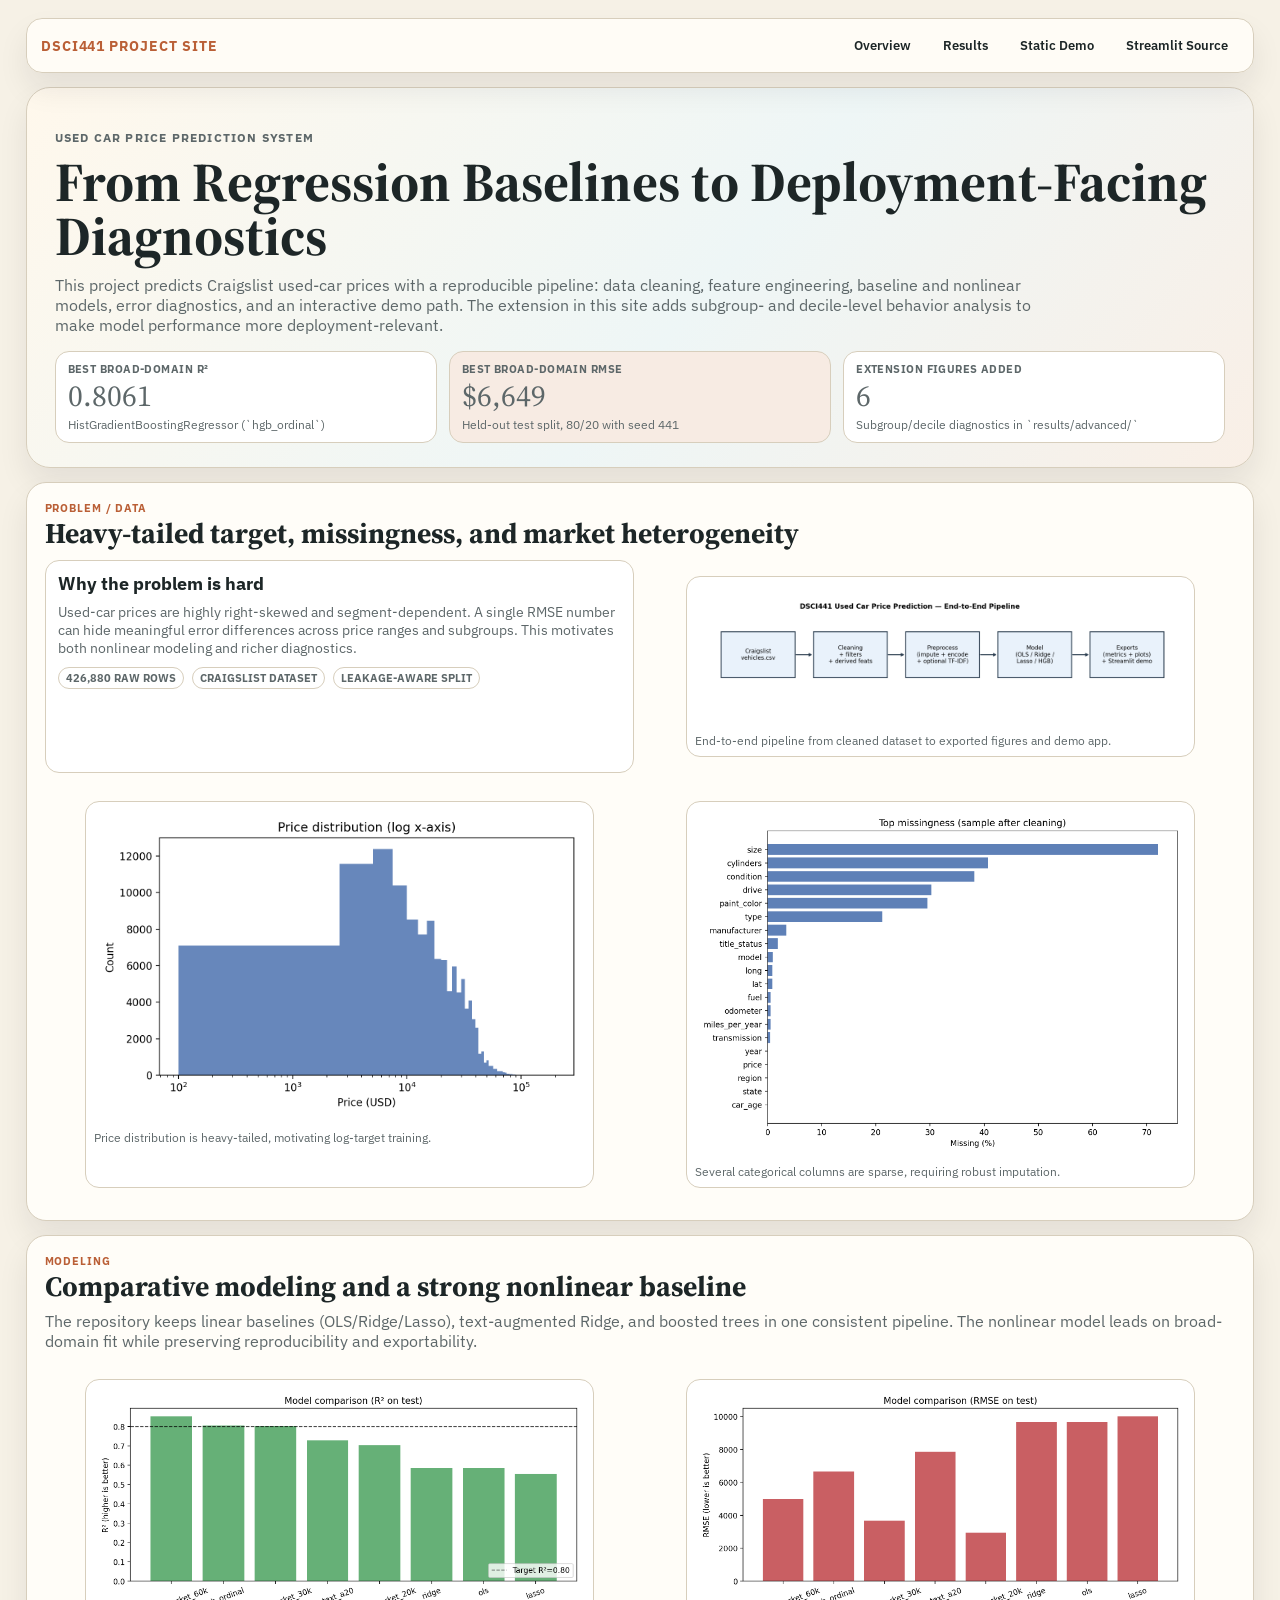
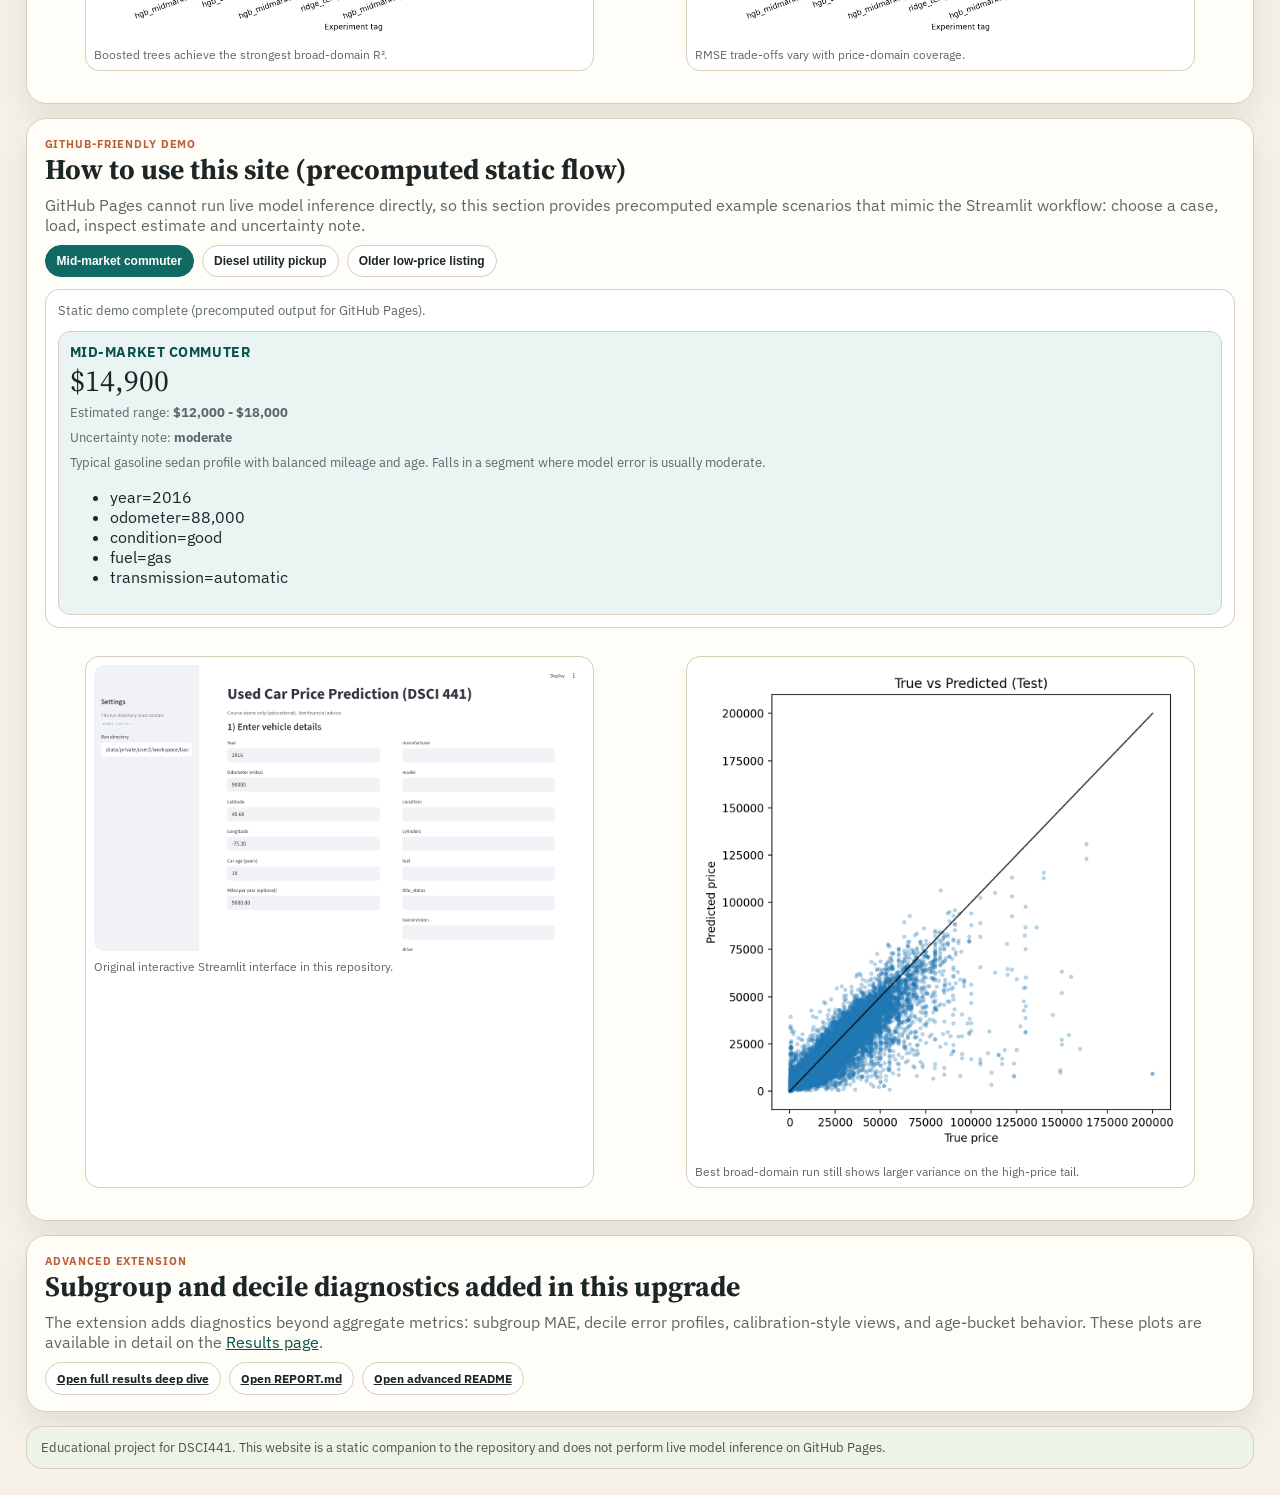
==== docs/index.html @ 49dca504 "feat(docs): add github pages site with static demo" ====
<!DOCTYPE html>
<html lang="en">
<head>
  <meta charset="UTF-8" />
  <meta name="viewport" content="width=device-width, initial-scale=1.0" />
  <title>DSCI441 Used Car Price Prediction System</title>
  <link rel="preconnect" href="https://fonts.googleapis.com" />
  <link rel="preconnect" href="https://fonts.gstatic.com" crossorigin />
  <link href="https://fonts.googleapis.com/css2?family=IBM+Plex+Sans:wght@400;500;600;700&family=Source+Serif+4:wght@600;700&display=swap" rel="stylesheet" />
  <link rel="stylesheet" href="styles.css" />
</head>
<body>
  <div class="site-wrap">
    <header class="topbar">
      <div class="brand">DSCI441 Project Site</div>
      <nav class="nav">
        <a href="index.html">Overview</a>
        <a href="results.html">Results</a>
        <a href="#demo">Static Demo</a>
        <a href="../app/app.py">Streamlit Source</a>
      </nav>
    </header>

    <section class="hero">
      <p class="eyebrow">Used Car Price Prediction System</p>
      <h1>From Regression Baselines to Deployment-Facing Diagnostics</h1>
      <p>
        This project predicts Craigslist used-car prices with a reproducible pipeline: data cleaning, feature engineering,
        baseline and nonlinear models, error diagnostics, and an interactive demo path. The extension in this site adds
        subgroup- and decile-level behavior analysis to make model performance more deployment-relevant.
      </p>
      <div class="metric-row">
        <div class="metric">
          <p class="label">Best Broad-Domain R²</p>
          <p class="value">0.8061</p>
          <p class="note">HistGradientBoostingRegressor (`hgb_ordinal`)</p>
        </div>
        <div class="metric warm">
          <p class="label">Best Broad-Domain RMSE</p>
          <p class="value">$6,649</p>
          <p class="note">Held-out test split, 80/20 with seed 441</p>
        </div>
        <div class="metric">
          <p class="label">Extension Figures Added</p>
          <p class="value">6</p>
          <p class="note">Subgroup/decile diagnostics in `results/advanced/`</p>
        </div>
      </div>
    </section>

    <section class="block">
      <p class="kicker">Problem / Data</p>
      <h2>Heavy-tailed target, missingness, and market heterogeneity</h2>
      <div class="grid-2">
        <article class="card">
          <h3>Why the problem is hard</h3>
          <p>
            Used-car prices are highly right-skewed and segment-dependent. A single RMSE number can hide meaningful error
            differences across price ranges and subgroups. This motivates both nonlinear modeling and richer diagnostics.
          </p>
          <div class="btn-row">
            <span class="pill">426,880 raw rows</span>
            <span class="pill">Craigslist dataset</span>
            <span class="pill">Leakage-aware split</span>
          </div>
        </article>
        <figure class="fig">
          <img src="assets/pipeline_overview.png" alt="Pipeline overview for DSCI441 project" />
          <figcaption>End-to-end pipeline from cleaned dataset to exported figures and demo app.</figcaption>
        </figure>
      </div>
      <div class="gallery">
        <figure class="fig">
          <img src="assets/price_hist_logx.png" alt="Price histogram on log-scaled x-axis" />
          <figcaption>Price distribution is heavy-tailed, motivating log-target training.</figcaption>
        </figure>
        <figure class="fig">
          <img src="assets/missingness_top20.png" alt="Top missingness columns" />
          <figcaption>Several categorical columns are sparse, requiring robust imputation.</figcaption>
        </figure>
      </div>
    </section>

    <section class="block">
      <p class="kicker">Modeling</p>
      <h2>Comparative modeling and a strong nonlinear baseline</h2>
      <p>
        The repository keeps linear baselines (OLS/Ridge/Lasso), text-augmented Ridge, and boosted trees in one consistent
        pipeline. The nonlinear model leads on broad-domain fit while preserving reproducibility and exportability.
      </p>
      <div class="gallery">
        <figure class="fig">
          <img src="assets/model_comparison_r2.png" alt="R2 model comparison chart" />
          <figcaption>Boosted trees achieve the strongest broad-domain R².</figcaption>
        </figure>
        <figure class="fig">
          <img src="assets/model_comparison_rmse.png" alt="RMSE model comparison chart" />
          <figcaption>RMSE trade-offs vary with price-domain coverage.</figcaption>
        </figure>
      </div>
    </section>

    <section class="block" id="demo">
      <p class="kicker">GitHub-friendly Demo</p>
      <h2>How to use this site (precomputed static flow)</h2>
      <p>
        GitHub Pages cannot run live model inference directly, so this section provides precomputed example scenarios that
        mimic the Streamlit workflow: choose a case, load, inspect estimate and uncertainty note.
      </p>
      <div class="btn-row">
        <button class="btn" data-case-btn="commuter">Mid-market commuter</button>
        <button class="btn" data-case-btn="pickup">Diesel utility pickup</button>
        <button class="btn" data-case-btn="older">Older low-price listing</button>
      </div>
      <div class="demo-shell">
        <div id="demo-status" class="demo-status">Preparing static scenario ...</div>
        <div id="demo-loader" class="loader"><span></span></div>
        <div id="demo-result" class="demo-result" style="display:none;">
          <h4 id="demo-title">Scenario</h4>
          <div id="demo-price" class="price">$--</div>
          <div class="small">Estimated range: <strong id="demo-range">--</strong></div>
          <div class="small">Uncertainty note: <strong id="demo-confidence">--</strong></div>
          <div class="small" id="demo-note"></div>
          <ul id="demo-fields" class="bullets"></ul>
        </div>
      </div>
      <div class="gallery">
        <figure class="fig">
          <img src="assets/streamlit_demo.png" alt="Streamlit demo screenshot" />
          <figcaption>Original interactive Streamlit interface in this repository.</figcaption>
        </figure>
        <figure class="fig">
          <img src="assets/true_vs_pred_hgb_ordinal.png" alt="True versus predicted plot for best run" />
          <figcaption>Best broad-domain run still shows larger variance on the high-price tail.</figcaption>
        </figure>
      </div>
    </section>

    <section class="block">
      <p class="kicker">Advanced Extension</p>
      <h2>Subgroup and decile diagnostics added in this upgrade</h2>
      <p>
        The extension adds diagnostics beyond aggregate metrics: subgroup MAE, decile error profiles, calibration-style views,
        and age-bucket behavior. These plots are available in detail on the <a href="results.html">Results page</a>.
      </p>
      <div class="btn-row">
        <a class="btn" href="results.html">Open full results deep dive</a>
        <a class="btn" href="../results/REPORT.md">Open REPORT.md</a>
        <a class="btn" href="../results/advanced/README.md">Open advanced README</a>
      </div>
    </section>

    <footer class="site-footer">
      Educational project for DSCI441. This website is a static companion to the repository and does not perform live model
      inference on GitHub Pages.
    </footer>
  </div>

  <script src="script.js"></script>
</body>
</html>
---- docs/styles.css ----
:root {
  --bg: #f6f1e6;
  --ink: #1d2627;
  --muted: #5d6769;
  --panel: #fffdf8;
  --line: #d7cebc;
  --accent: #0f6a63;
  --accent-strong: #0a514c;
  --warm: #ba5f36;
  --warm-soft: #f7ebe3;
  --teal-soft: #eaf5f3;
  --olive-soft: #edf3e7;
  --hero-grad: linear-gradient(130deg, #fff8ec 0%, #eef6f6 55%, #f9efe6 100%);
  --shadow: 0 16px 30px rgba(20, 29, 33, 0.08);
}

* {
  box-sizing: border-box;
}

html,
body {
  margin: 0;
  padding: 0;
  font-family: "IBM Plex Sans", "Segoe UI", Arial, sans-serif;
  color: var(--ink);
  background: var(--bg);
}

a {
  color: var(--accent-strong);
}

.site-wrap {
  width: min(1420px, 96vw);
  margin: 18px auto 26px;
}

.topbar {
  position: sticky;
  top: 10px;
  z-index: 30;
  border: 1px solid var(--line);
  border-radius: 16px;
  background: rgba(255, 253, 248, 0.92);
  backdrop-filter: blur(7px);
  box-shadow: var(--shadow);
  padding: 10px 14px;
  display: flex;
  justify-content: space-between;
  align-items: center;
  gap: 16px;
}

.brand {
  font-weight: 700;
  font-size: 14px;
  letter-spacing: 0.07em;
  text-transform: uppercase;
  color: var(--warm);
}

.nav {
  display: flex;
  gap: 10px;
  flex-wrap: wrap;
}

.nav a {
  text-decoration: none;
  color: var(--ink);
  font-weight: 600;
  font-size: 13px;
  padding: 7px 10px;
  border-radius: 10px;
  border: 1px solid transparent;
}

.nav a:hover {
  border-color: var(--line);
  background: #fff;
}

.hero {
  margin-top: 14px;
  border: 1px solid var(--line);
  border-radius: 24px;
  background: var(--hero-grad);
  box-shadow: var(--shadow);
  padding: 30px 28px 24px;
}

.eyebrow {
  margin: 0;
  color: var(--warm);
  letter-spacing: 0.1em;
  font-weight: 700;
  text-transform: uppercase;
  font-size: 12px;
}

h1 {
  margin: 10px 0 0;
  font-size: clamp(34px, 4.3vw, 56px);
  line-height: 0.98;
  font-family: "Source Serif 4", Georgia, serif;
}

.hero p {
  max-width: 980px;
  margin: 12px 0 0;
  color: var(--muted);
}

.metric-row {
  margin-top: 16px;
  display: grid;
  grid-template-columns: repeat(3, 1fr);
  gap: 12px;
}

.metric {
  border: 1px solid var(--line);
  border-radius: 14px;
  background: #fff;
  padding: 10px 12px;
}

.metric.warm {
  background: var(--warm-soft);
}

.metric .label {
  margin: 0;
  font-size: 11px;
  text-transform: uppercase;
  letter-spacing: 0.04em;
  color: var(--muted);
  font-weight: 700;
}

.metric .value {
  margin: 5px 0 0;
  font-size: 30px;
  line-height: 1;
  font-family: "Source Serif 4", Georgia, serif;
}

.metric .note {
  margin: 6px 0 0;
  font-size: 12px;
  color: var(--muted);
}

section.block {
  margin-top: 14px;
  border: 1px solid var(--line);
  border-radius: 20px;
  background: var(--panel);
  box-shadow: var(--shadow);
  padding: 18px 18px 16px;
}

.block .kicker {
  margin: 0;
  text-transform: uppercase;
  letter-spacing: 0.08em;
  font-size: 11px;
  font-weight: 700;
  color: var(--warm);
}

.block h2 {
  margin: 4px 0 10px;
  font-size: clamp(26px, 2.2vw, 36px);
  line-height: 1.05;
  font-family: "Source Serif 4", Georgia, serif;
}

.block p {
  margin: 0;
  color: var(--muted);
}

.grid-2 {
  margin-top: 12px;
  display: grid;
  grid-template-columns: 1fr 1fr;
  gap: 12px;
}

.card {
  border: 1px solid var(--line);
  border-radius: 14px;
  background: #fff;
  padding: 12px;
}

.card h3 {
  margin: 0;
  font-size: 18px;
  line-height: 1.2;
}

.card p {
  margin-top: 8px;
  font-size: 14px;
}

.fig {
  border: 1px solid var(--line);
  border-radius: 14px;
  background: #fff;
  padding: 8px;
}

.fig img {
  display: block;
  width: 100%;
  border-radius: 10px;
}

.fig figcaption {
  margin-top: 8px;
  font-size: 12px;
  color: var(--muted);
}

.btn-row {
  margin-top: 10px;
  display: flex;
  flex-wrap: wrap;
  gap: 8px;
}

.btn {
  border: 1px solid var(--line);
  border-radius: 999px;
  background: #fff;
  color: var(--ink);
  font-size: 12px;
  font-weight: 700;
  padding: 8px 11px;
  cursor: pointer;
}

.btn.active {
  border-color: var(--accent);
  color: #fff;
  background: var(--accent);
}

.demo-shell {
  margin-top: 12px;
  border: 1px solid var(--line);
  border-radius: 14px;
  background: #fff;
  padding: 12px;
}

.demo-status {
  font-size: 13px;
  color: var(--muted);
}

.loader {
  margin-top: 10px;
  width: 100%;
  height: 8px;
  border-radius: 999px;
  background: #ece7db;
  overflow: hidden;
  display: none;
}

.loader.on {
  display: block;
}

.loader > span {
  display: block;
  width: 34%;
  height: 100%;
  background: linear-gradient(90deg, #0f6a63 0%, #6db4ac 100%);
  animation: move 1.1s linear infinite;
}

@keyframes move {
  from {
    transform: translateX(-120%);
  }
  to {
    transform: translateX(320%);
  }
}

.demo-result {
  margin-top: 12px;
  border: 1px solid var(--line);
  border-radius: 12px;
  padding: 11px;
  background: var(--teal-soft);
}

.demo-result h4 {
  margin: 0;
  font-size: 14px;
  text-transform: uppercase;
  letter-spacing: 0.04em;
  color: var(--accent-strong);
}

.demo-result .price {
  margin-top: 5px;
  font-size: 30px;
  line-height: 1;
  font-family: "Source Serif 4", Georgia, serif;
}

.demo-result .small {
  margin-top: 8px;
  font-size: 13px;
  color: var(--muted);
}

.table-wrap {
  margin-top: 10px;
  border: 1px solid var(--line);
  border-radius: 12px;
  overflow: hidden;
}

table {
  width: 100%;
  border-collapse: collapse;
  background: #fff;
}

th,
td {
  font-size: 13px;
  text-align: left;
  padding: 8px 10px;
  border-bottom: 1px solid #ece4d7;
}

th {
  background: #f1f7f6;
  color: var(--accent);
}

tr:last-child td {
  border-bottom: none;
}

.pill {
  display: inline-block;
  font-size: 11px;
  font-weight: 700;
  text-transform: uppercase;
  padding: 3px 7px;
  border-radius: 999px;
  border: 1px solid var(--line);
  background: #fff;
  color: var(--muted);
}

.site-footer {
  margin-top: 14px;
  border: 1px solid var(--line);
  border-radius: 16px;
  background: var(--olive-soft);
  padding: 12px 14px;
  color: #4a5542;
  font-size: 13px;
}

.gallery {
  margin-top: 12px;
  display: grid;
  grid-template-columns: 1fr 1fr;
  gap: 12px;
}

@media (max-width: 1100px) {
  .metric-row,
  .grid-2,
  .gallery {
    grid-template-columns: 1fr;
  }

  .site-wrap {
    width: min(96vw, 900px);
  }
}
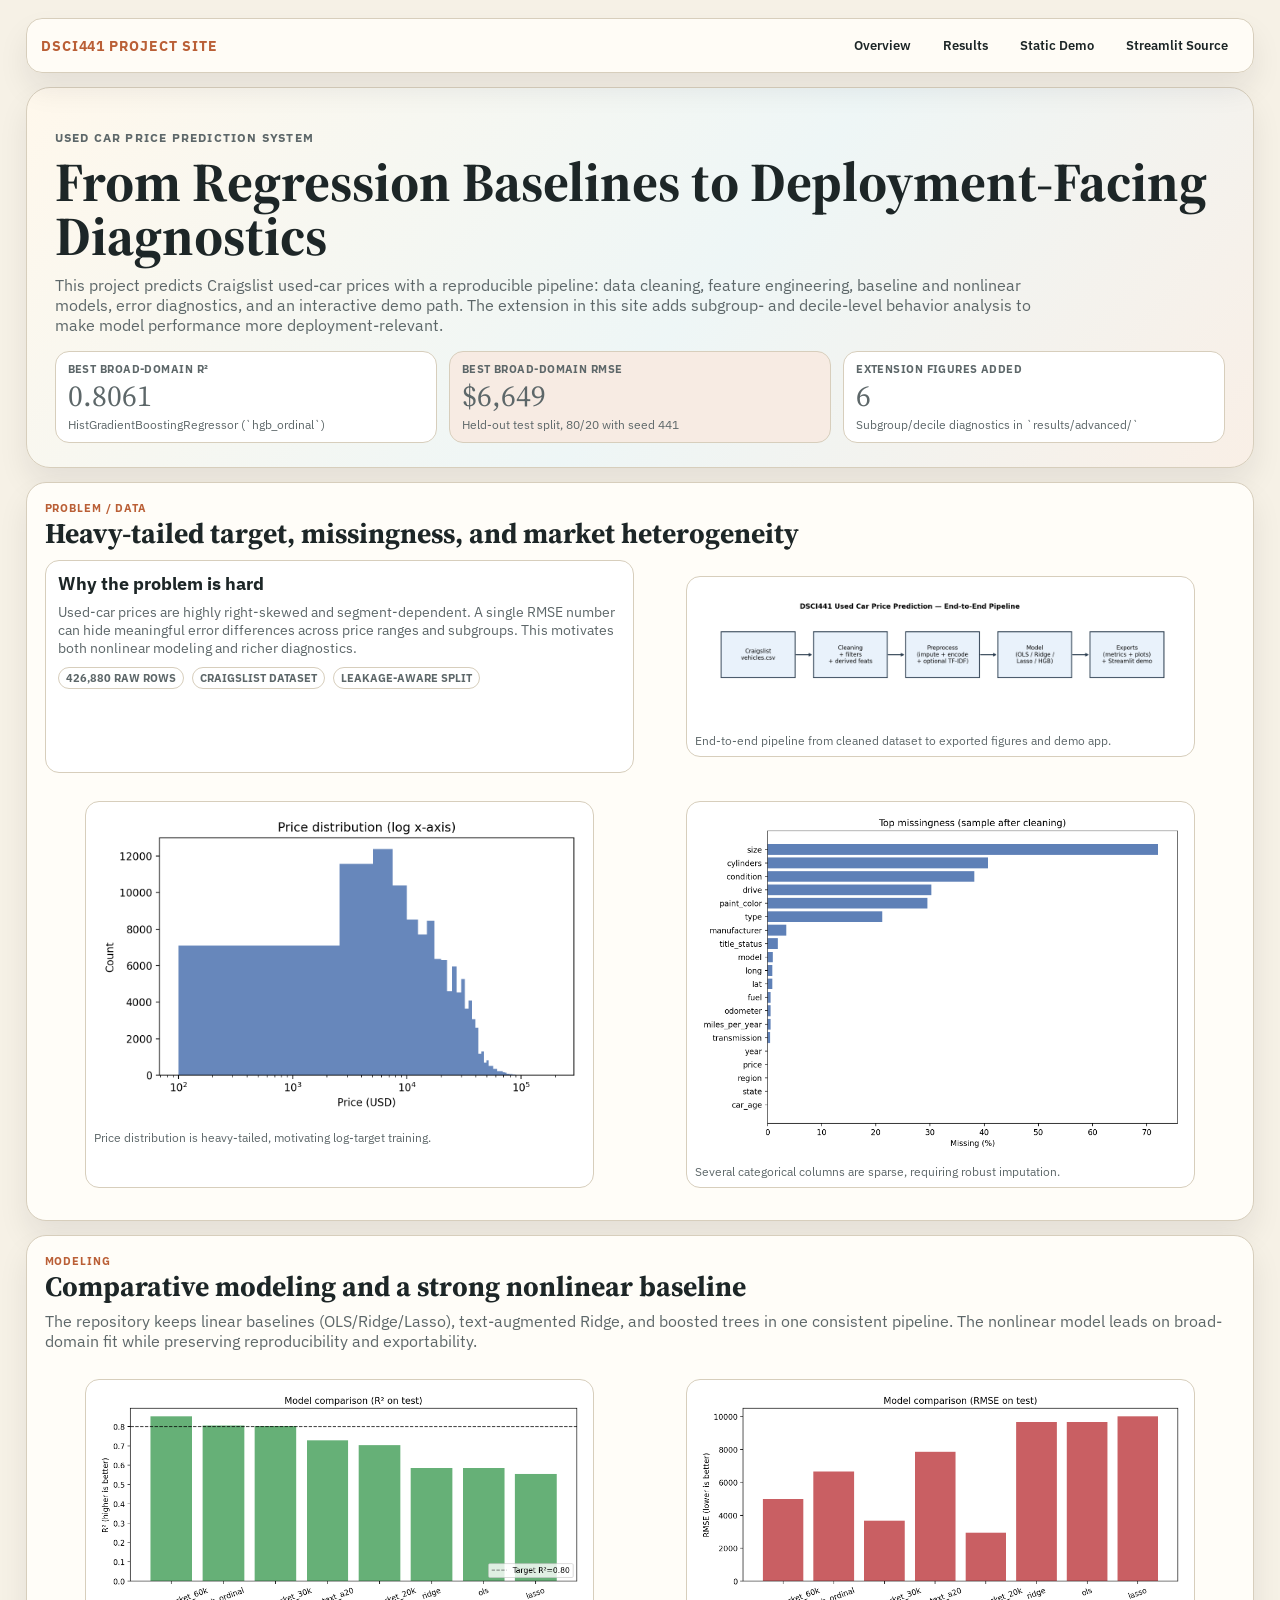
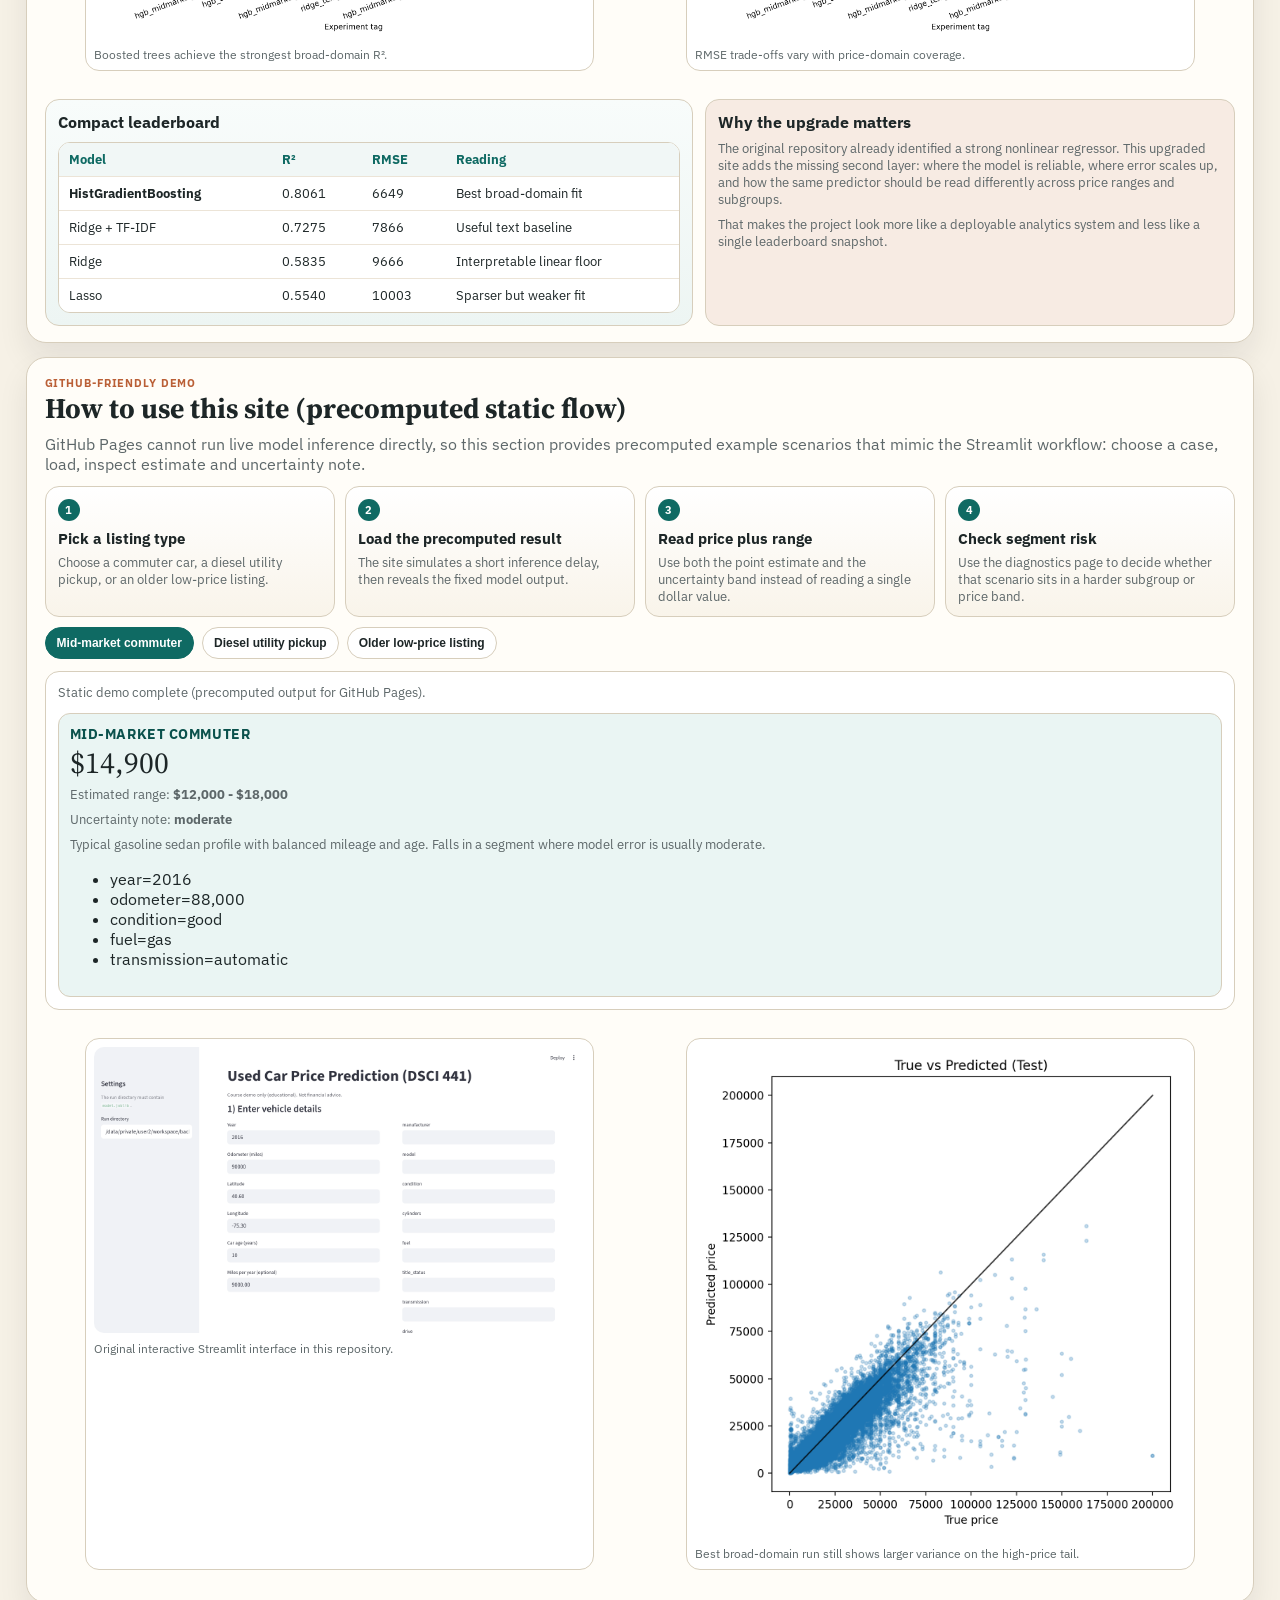
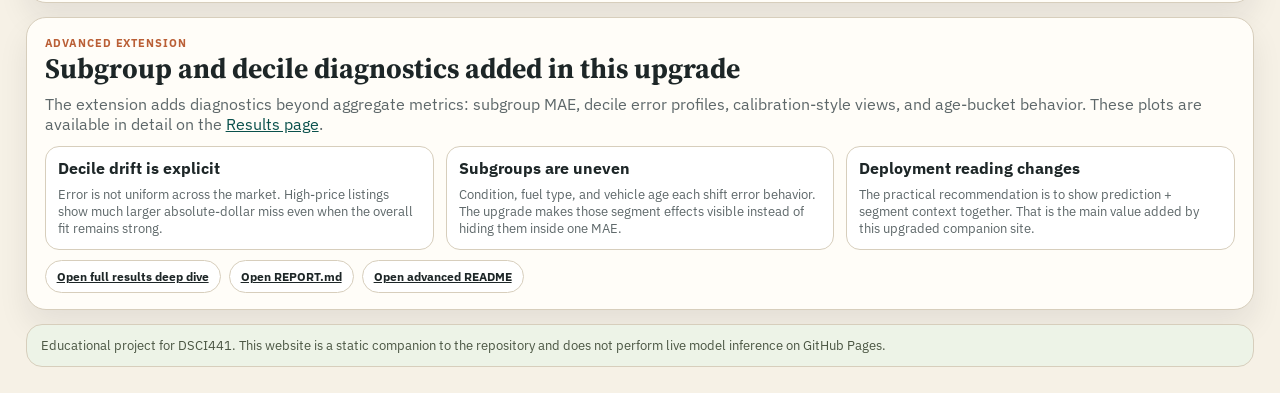
==== commit cd5ac444: "feat(docs): strengthen 441 site and poster interpretation" ====
--- a/docs/index.html
+++ b/docs/index.html
@@ -98,6 +98,40 @@
           <figcaption>RMSE trade-offs vary with price-domain coverage.</figcaption>
         </figure>
       </div>
+      <div class="score-grid">
+        <article class="score-card">
+          <h3>Compact leaderboard</h3>
+          <div class="table-wrap">
+            <table>
+              <thead>
+                <tr>
+                  <th>Model</th>
+                  <th>R²</th>
+                  <th>RMSE</th>
+                  <th>Reading</th>
+                </tr>
+              </thead>
+              <tbody>
+                <tr><td><strong>HistGradientBoosting</strong></td><td>0.8061</td><td>6649</td><td>Best broad-domain fit</td></tr>
+                <tr><td>Ridge + TF-IDF</td><td>0.7275</td><td>7866</td><td>Useful text baseline</td></tr>
+                <tr><td>Ridge</td><td>0.5835</td><td>9666</td><td>Interpretable linear floor</td></tr>
+                <tr><td>Lasso</td><td>0.5540</td><td>10003</td><td>Sparser but weaker fit</td></tr>
+              </tbody>
+            </table>
+          </div>
+        </article>
+        <article class="note-box">
+          <h3>Why the upgrade matters</h3>
+          <p>
+            The original repository already identified a strong nonlinear regressor. This upgraded site adds the missing
+            second layer: where the model is reliable, where error scales up, and how the same predictor should be read
+            differently across price ranges and subgroups.
+          </p>
+          <p>
+            That makes the project look more like a deployable analytics system and less like a single leaderboard snapshot.
+          </p>
+        </article>
+      </div>
     </section>
 
     <section class="block" id="demo">
@@ -107,6 +141,28 @@
         GitHub Pages cannot run live model inference directly, so this section provides precomputed example scenarios that
         mimic the Streamlit workflow: choose a case, load, inspect estimate and uncertainty note.
       </p>
+      <div class="step-strip">
+        <article class="step">
+          <span class="idx">1</span>
+          <h3>Pick a listing type</h3>
+          <p>Choose a commuter car, a diesel utility pickup, or an older low-price listing.</p>
+        </article>
+        <article class="step">
+          <span class="idx">2</span>
+          <h3>Load the precomputed result</h3>
+          <p>The site simulates a short inference delay, then reveals the fixed model output.</p>
+        </article>
+        <article class="step">
+          <span class="idx">3</span>
+          <h3>Read price plus range</h3>
+          <p>Use both the point estimate and the uncertainty band instead of reading a single dollar value.</p>
+        </article>
+        <article class="step">
+          <span class="idx">4</span>
+          <h3>Check segment risk</h3>
+          <p>Use the diagnostics page to decide whether that scenario sits in a harder subgroup or price band.</p>
+        </article>
+      </div>
       <div class="btn-row">
         <button class="btn" data-case-btn="commuter">Mid-market commuter</button>
         <button class="btn" data-case-btn="pickup">Diesel utility pickup</button>
@@ -143,6 +199,29 @@
         The extension adds diagnostics beyond aggregate metrics: subgroup MAE, decile error profiles, calibration-style views,
         and age-bucket behavior. These plots are available in detail on the <a href="results.html">Results page</a>.
       </p>
+      <div class="insight-grid">
+        <article class="insight-card">
+          <h3>Decile drift is explicit</h3>
+          <p>
+            Error is not uniform across the market. High-price listings show much larger absolute-dollar miss even when the
+            overall fit remains strong.
+          </p>
+        </article>
+        <article class="insight-card">
+          <h3>Subgroups are uneven</h3>
+          <p>
+            Condition, fuel type, and vehicle age each shift error behavior. The upgrade makes those segment effects visible
+            instead of hiding them inside one MAE.
+          </p>
+        </article>
+        <article class="insight-card">
+          <h3>Deployment reading changes</h3>
+          <p>
+            The practical recommendation is to show prediction + segment context together. That is the main value added by
+            this upgraded companion site.
+          </p>
+        </article>
+      </div>
       <div class="btn-row">
         <a class="btn" href="results.html">Open full results deep dive</a>
         <a class="btn" href="../results/REPORT.md">Open REPORT.md</a>
--- a/docs/styles.css
+++ b/docs/styles.css
@@ -207,6 +207,10 @@
   font-size: 14px;
 }
 
+.card > .table-wrap {
+  margin-top: 10px;
+}
+
 .fig {
   border: 1px solid var(--line);
   border-radius: 14px;
@@ -382,10 +386,119 @@
   gap: 12px;
 }
 
+.step-strip,
+.insight-grid,
+.score-grid {
+  margin-top: 12px;
+}
+
+.step-strip {
+  display: grid;
+  grid-template-columns: repeat(4, 1fr);
+  gap: 10px;
+}
+
+.step {
+  border: 1px solid var(--line);
+  border-radius: 14px;
+  background: linear-gradient(180deg, #fff 0%, #f9f4ea 100%);
+  padding: 11px 12px;
+}
+
+.step .idx {
+  display: inline-flex;
+  width: 22px;
+  height: 22px;
+  align-items: center;
+  justify-content: center;
+  border-radius: 999px;
+  background: var(--accent);
+  color: #fff;
+  font-size: 11px;
+  font-weight: 700;
+}
+
+.step h3 {
+  margin: 8px 0 0;
+  font-size: 15px;
+}
+
+.step p {
+  margin-top: 6px;
+  font-size: 13px;
+}
+
+.insight-grid {
+  display: grid;
+  grid-template-columns: repeat(3, 1fr);
+  gap: 12px;
+}
+
+.insight-card {
+  border: 1px solid var(--line);
+  border-radius: 14px;
+  background: #fff;
+  padding: 12px;
+}
+
+.insight-card h3 {
+  margin: 0;
+  font-size: 16px;
+  line-height: 1.2;
+}
+
+.insight-card p {
+  margin-top: 8px;
+  font-size: 13px;
+}
+
+.score-grid {
+  display: grid;
+  grid-template-columns: 1.1fr 0.9fr;
+  gap: 12px;
+}
+
+.score-card {
+  border: 1px solid var(--line);
+  border-radius: 14px;
+  background: linear-gradient(180deg, #f8fcfb 0%, #edf5f3 100%);
+  padding: 12px;
+}
+
+.score-card h3 {
+  margin: 0;
+  font-size: 16px;
+}
+
+.score-card p {
+  margin-top: 8px;
+  font-size: 13px;
+}
+
+.note-box {
+  border: 1px solid var(--line);
+  border-radius: 14px;
+  background: var(--warm-soft);
+  padding: 12px;
+}
+
+.note-box h3 {
+  margin: 0;
+  font-size: 16px;
+}
+
+.note-box p {
+  margin-top: 8px;
+  font-size: 13px;
+}
+
 @media (max-width: 1100px) {
   .metric-row,
   .grid-2,
-  .gallery {
+  .gallery,
+  .insight-grid,
+  .score-grid,
+  .step-strip {
     grid-template-columns: 1fr;
   }
 
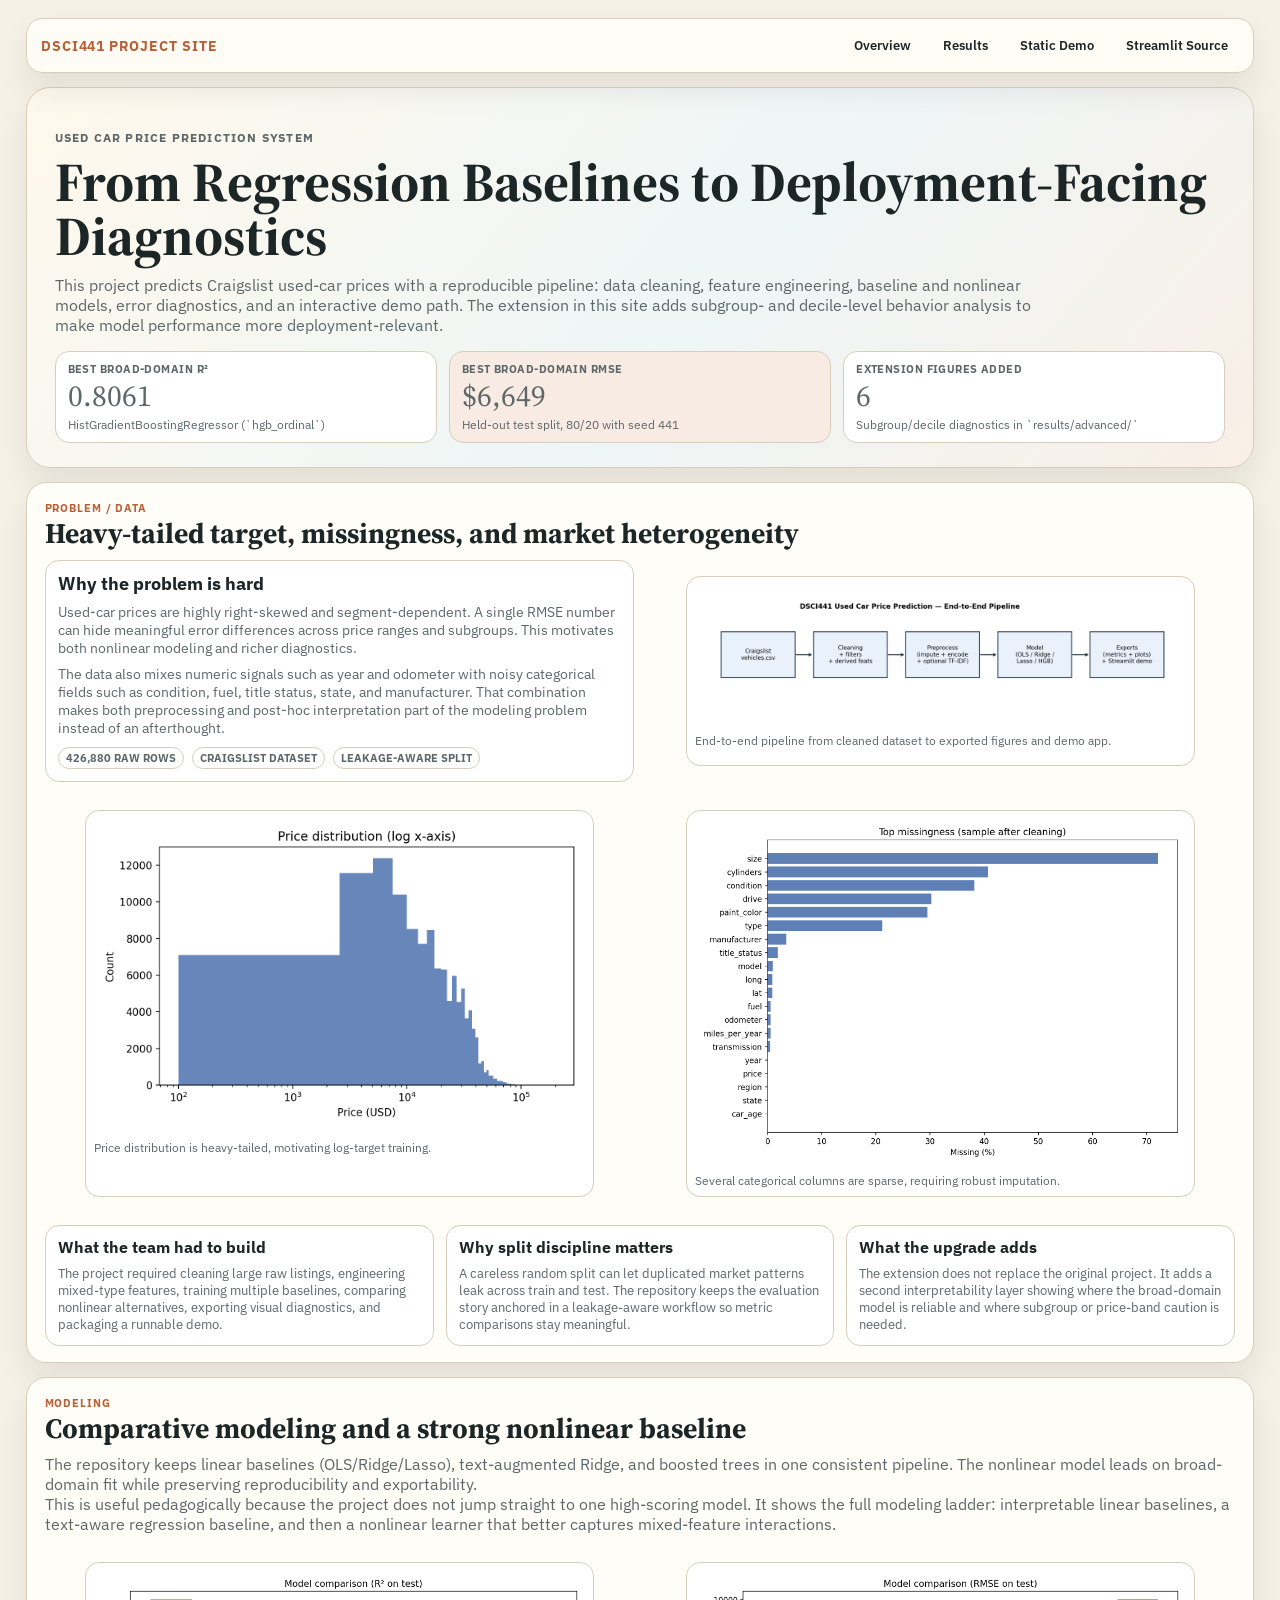
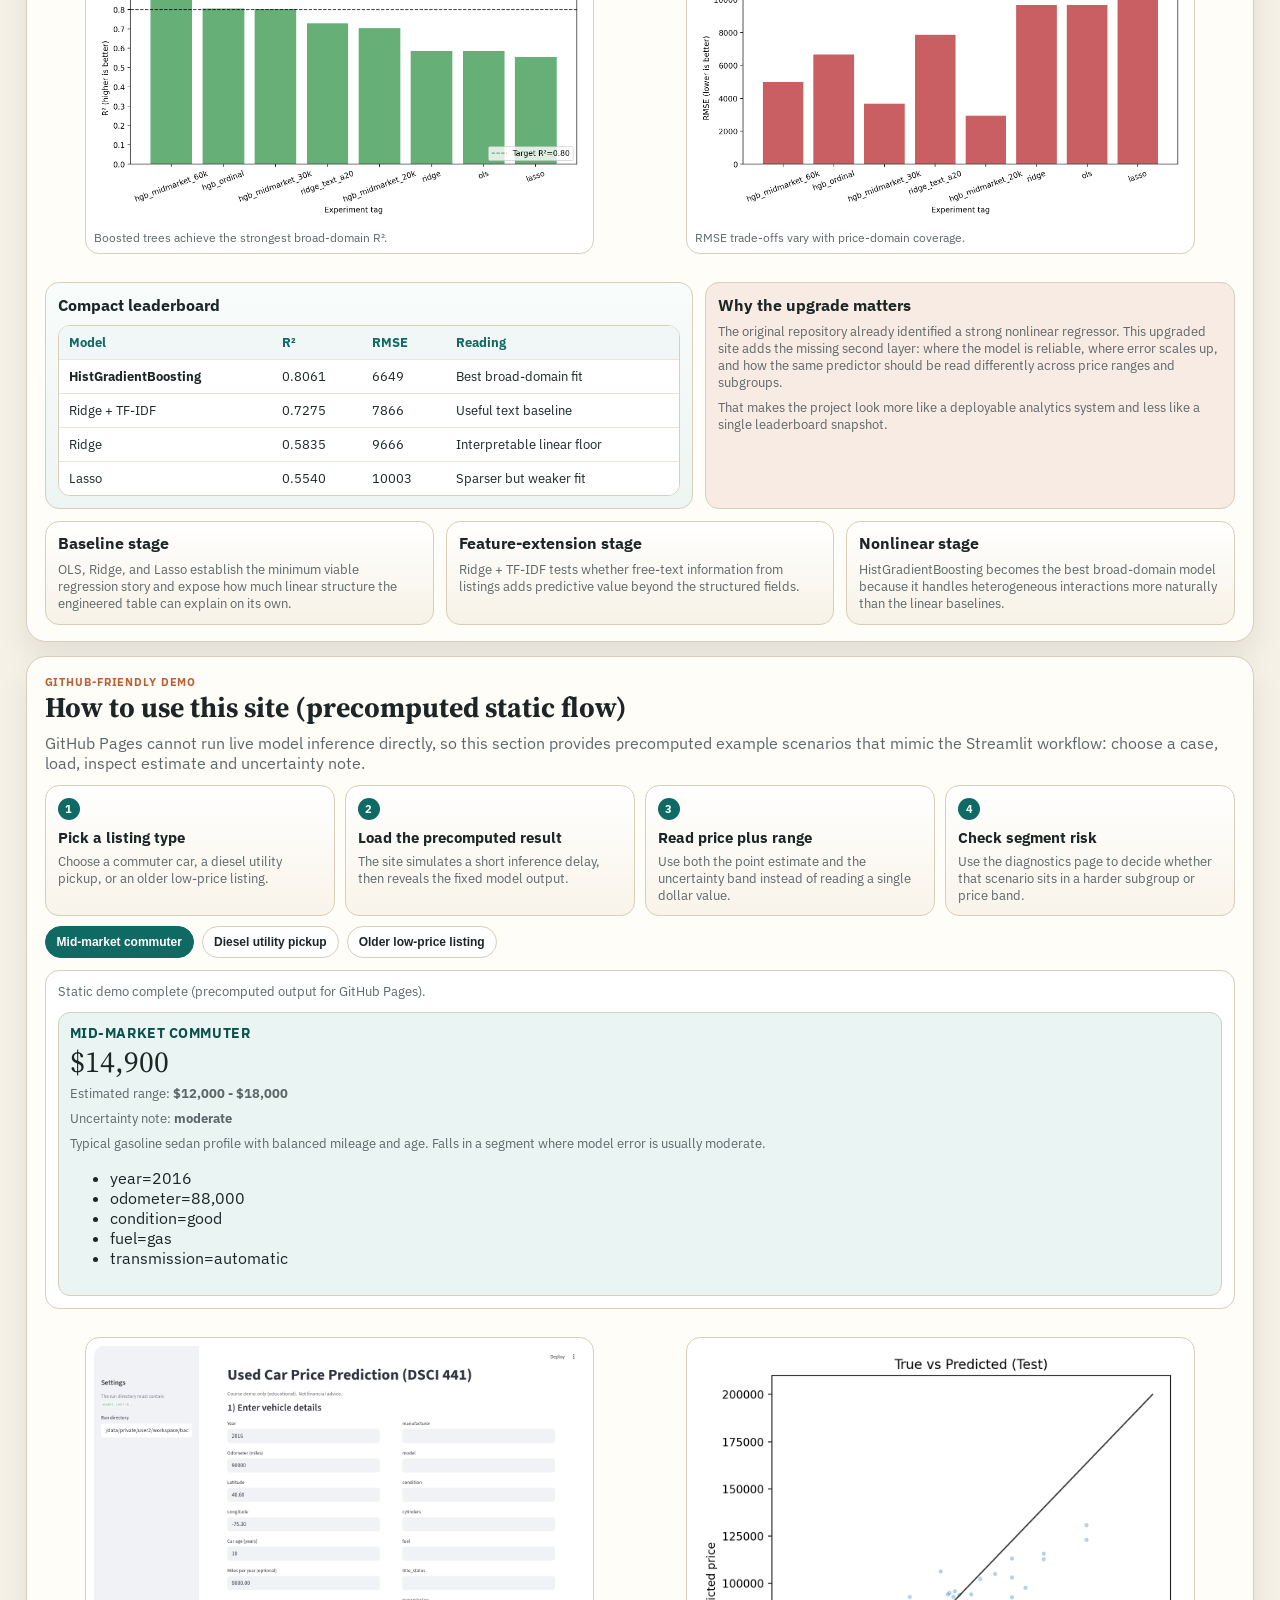
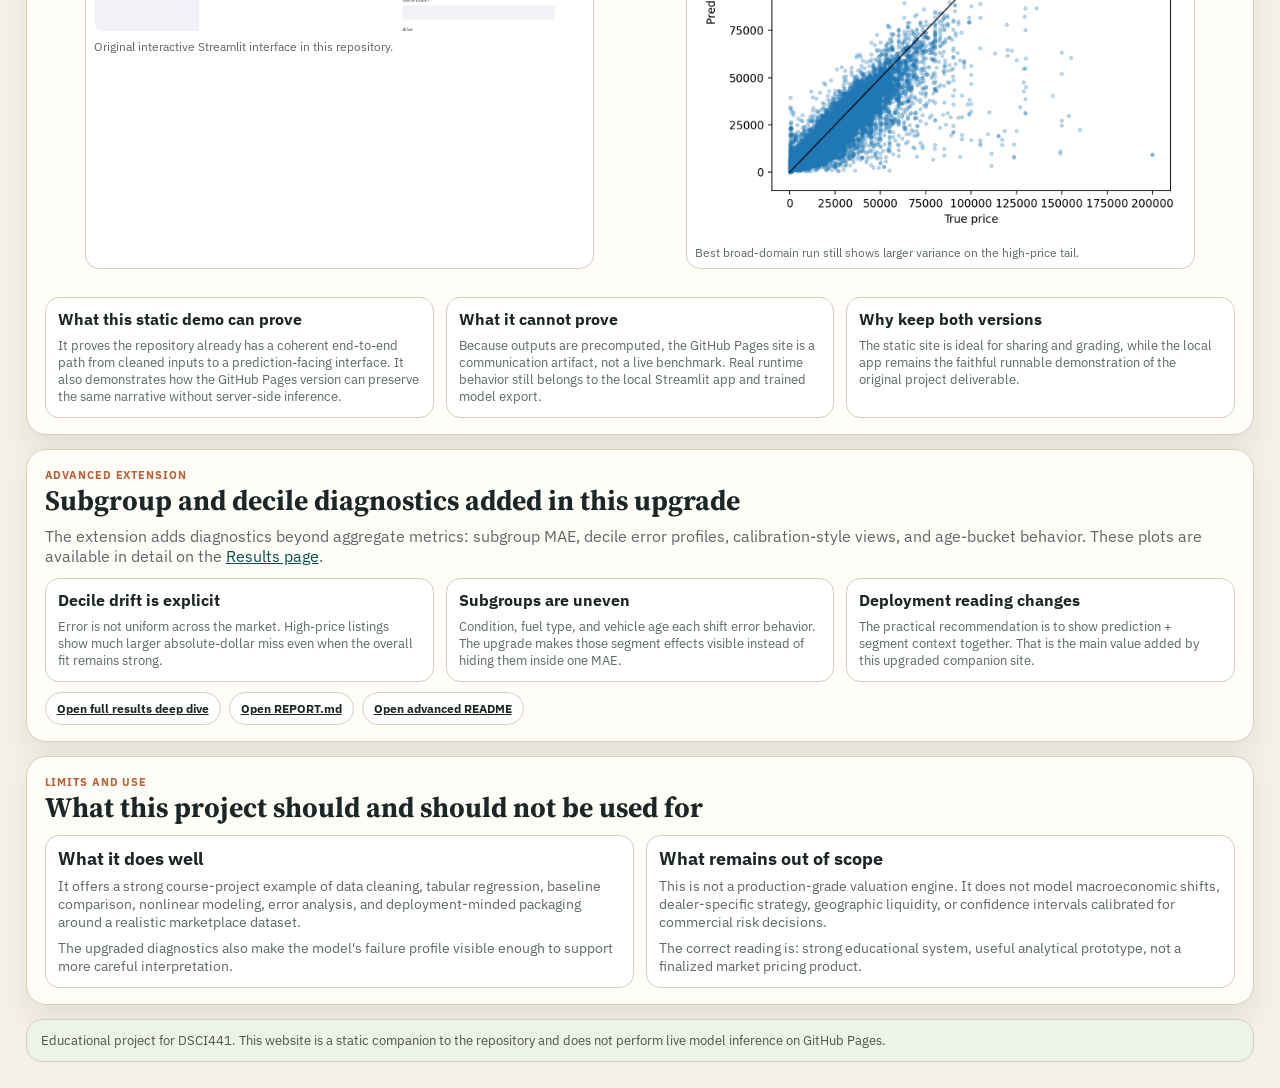
==== commit 4f0fd7fe: "feat(docs): expand 441 webapp and poster content" ====
--- a/docs/index.html
+++ b/docs/index.html
@@ -58,6 +58,11 @@
             Used-car prices are highly right-skewed and segment-dependent. A single RMSE number can hide meaningful error
             differences across price ranges and subgroups. This motivates both nonlinear modeling and richer diagnostics.
           </p>
+          <p>
+            The data also mixes numeric signals such as year and odometer with noisy categorical fields such as condition,
+            fuel, title status, state, and manufacturer. That combination makes both preprocessing and post-hoc interpretation
+            part of the modeling problem instead of an afterthought.
+          </p>
           <div class="btn-row">
             <span class="pill">426,880 raw rows</span>
             <span class="pill">Craigslist dataset</span>
@@ -79,6 +84,29 @@
           <figcaption>Several categorical columns are sparse, requiring robust imputation.</figcaption>
         </figure>
       </div>
+      <div class="deliverable-grid">
+        <article class="deliverable">
+          <h3>What the team had to build</h3>
+          <p>
+            The project required cleaning large raw listings, engineering mixed-type features, training multiple baselines,
+            comparing nonlinear alternatives, exporting visual diagnostics, and packaging a runnable demo.
+          </p>
+        </article>
+        <article class="deliverable">
+          <h3>Why split discipline matters</h3>
+          <p>
+            A careless random split can let duplicated market patterns leak across train and test. The repository keeps the
+            evaluation story anchored in a leakage-aware workflow so metric comparisons stay meaningful.
+          </p>
+        </article>
+        <article class="deliverable">
+          <h3>What the upgrade adds</h3>
+          <p>
+            The extension does not replace the original project. It adds a second interpretability layer showing where the
+            broad-domain model is reliable and where subgroup or price-band caution is needed.
+          </p>
+        </article>
+      </div>
     </section>
 
     <section class="block">
@@ -87,6 +115,11 @@
       <p>
         The repository keeps linear baselines (OLS/Ridge/Lasso), text-augmented Ridge, and boosted trees in one consistent
         pipeline. The nonlinear model leads on broad-domain fit while preserving reproducibility and exportability.
+      </p>
+      <p>
+        This is useful pedagogically because the project does not jump straight to one high-scoring model. It shows the full
+        modeling ladder: interpretable linear baselines, a text-aware regression baseline, and then a nonlinear learner that
+        better captures mixed-feature interactions.
       </p>
       <div class="gallery">
         <figure class="fig">
@@ -132,6 +165,28 @@
           </p>
         </article>
       </div>
+      <div class="timeline-grid">
+        <article class="timeline-card">
+          <h3>Baseline stage</h3>
+          <p>
+            OLS, Ridge, and Lasso establish the minimum viable regression story and expose how much linear structure the
+            engineered table can explain on its own.
+          </p>
+        </article>
+        <article class="timeline-card">
+          <h3>Feature-extension stage</h3>
+          <p>
+            Ridge + TF-IDF tests whether free-text information from listings adds predictive value beyond the structured fields.
+          </p>
+        </article>
+        <article class="timeline-card">
+          <h3>Nonlinear stage</h3>
+          <p>
+            HistGradientBoosting becomes the best broad-domain model because it handles heterogeneous interactions more naturally
+            than the linear baselines.
+          </p>
+        </article>
+      </div>
     </section>
 
     <section class="block" id="demo">
@@ -190,6 +245,29 @@
           <figcaption>Best broad-domain run still shows larger variance on the high-price tail.</figcaption>
         </figure>
       </div>
+      <div class="deliverable-grid">
+        <article class="deliverable">
+          <h3>What this static demo can prove</h3>
+          <p>
+            It proves the repository already has a coherent end-to-end path from cleaned inputs to a prediction-facing interface.
+            It also demonstrates how the GitHub Pages version can preserve the same narrative without server-side inference.
+          </p>
+        </article>
+        <article class="deliverable">
+          <h3>What it cannot prove</h3>
+          <p>
+            Because outputs are precomputed, the GitHub Pages site is a communication artifact, not a live benchmark. Real
+            runtime behavior still belongs to the local Streamlit app and trained model export.
+          </p>
+        </article>
+        <article class="deliverable">
+          <h3>Why keep both versions</h3>
+          <p>
+            The static site is ideal for sharing and grading, while the local app remains the faithful runnable demonstration
+            of the original project deliverable.
+          </p>
+        </article>
+      </div>
     </section>
 
     <section class="block">
@@ -226,6 +304,33 @@
         <a class="btn" href="results.html">Open full results deep dive</a>
         <a class="btn" href="../results/REPORT.md">Open REPORT.md</a>
         <a class="btn" href="../results/advanced/README.md">Open advanced README</a>
+      </div>
+    </section>
+
+    <section class="block">
+      <p class="kicker">Limits and Use</p>
+      <h2>What this project should and should not be used for</h2>
+      <div class="grid-2">
+        <article class="card">
+          <h3>What it does well</h3>
+          <p>
+            It offers a strong course-project example of data cleaning, tabular regression, baseline comparison, nonlinear
+            modeling, error analysis, and deployment-minded packaging around a realistic marketplace dataset.
+          </p>
+          <p>
+            The upgraded diagnostics also make the model's failure profile visible enough to support more careful interpretation.
+          </p>
+        </article>
+        <article class="card">
+          <h3>What remains out of scope</h3>
+          <p>
+            This is not a production-grade valuation engine. It does not model macroeconomic shifts, dealer-specific strategy,
+            geographic liquidity, or confidence intervals calibrated for commercial risk decisions.
+          </p>
+          <p>
+            The correct reading is: strong educational system, useful analytical prototype, not a finalized market pricing product.
+          </p>
+        </article>
       </div>
     </section>
 
--- a/docs/styles.css
+++ b/docs/styles.css
@@ -458,6 +458,14 @@
   gap: 12px;
 }
 
+.deliverable-grid,
+.timeline-grid {
+  margin-top: 12px;
+  display: grid;
+  grid-template-columns: repeat(3, 1fr);
+  gap: 12px;
+}
+
 .score-card {
   border: 1px solid var(--line);
   border-radius: 14px;
@@ -490,6 +498,31 @@
 .note-box p {
   margin-top: 8px;
   font-size: 13px;
+}
+
+.deliverable,
+.timeline-card {
+  border: 1px solid var(--line);
+  border-radius: 14px;
+  background: #fff;
+  padding: 12px;
+}
+
+.deliverable h3,
+.timeline-card h3 {
+  margin: 0;
+  font-size: 16px;
+  line-height: 1.2;
+}
+
+.deliverable p,
+.timeline-card p {
+  margin-top: 8px;
+  font-size: 13px;
+}
+
+.timeline-card {
+  background: linear-gradient(180deg, #fff 0%, #f7f2e7 100%);
 }
 
 @media (max-width: 1100px) {
@@ -498,7 +531,9 @@
   .gallery,
   .insight-grid,
   .score-grid,
-  .step-strip {
+  .step-strip,
+  .deliverable-grid,
+  .timeline-grid {
     grid-template-columns: 1fr;
   }
 
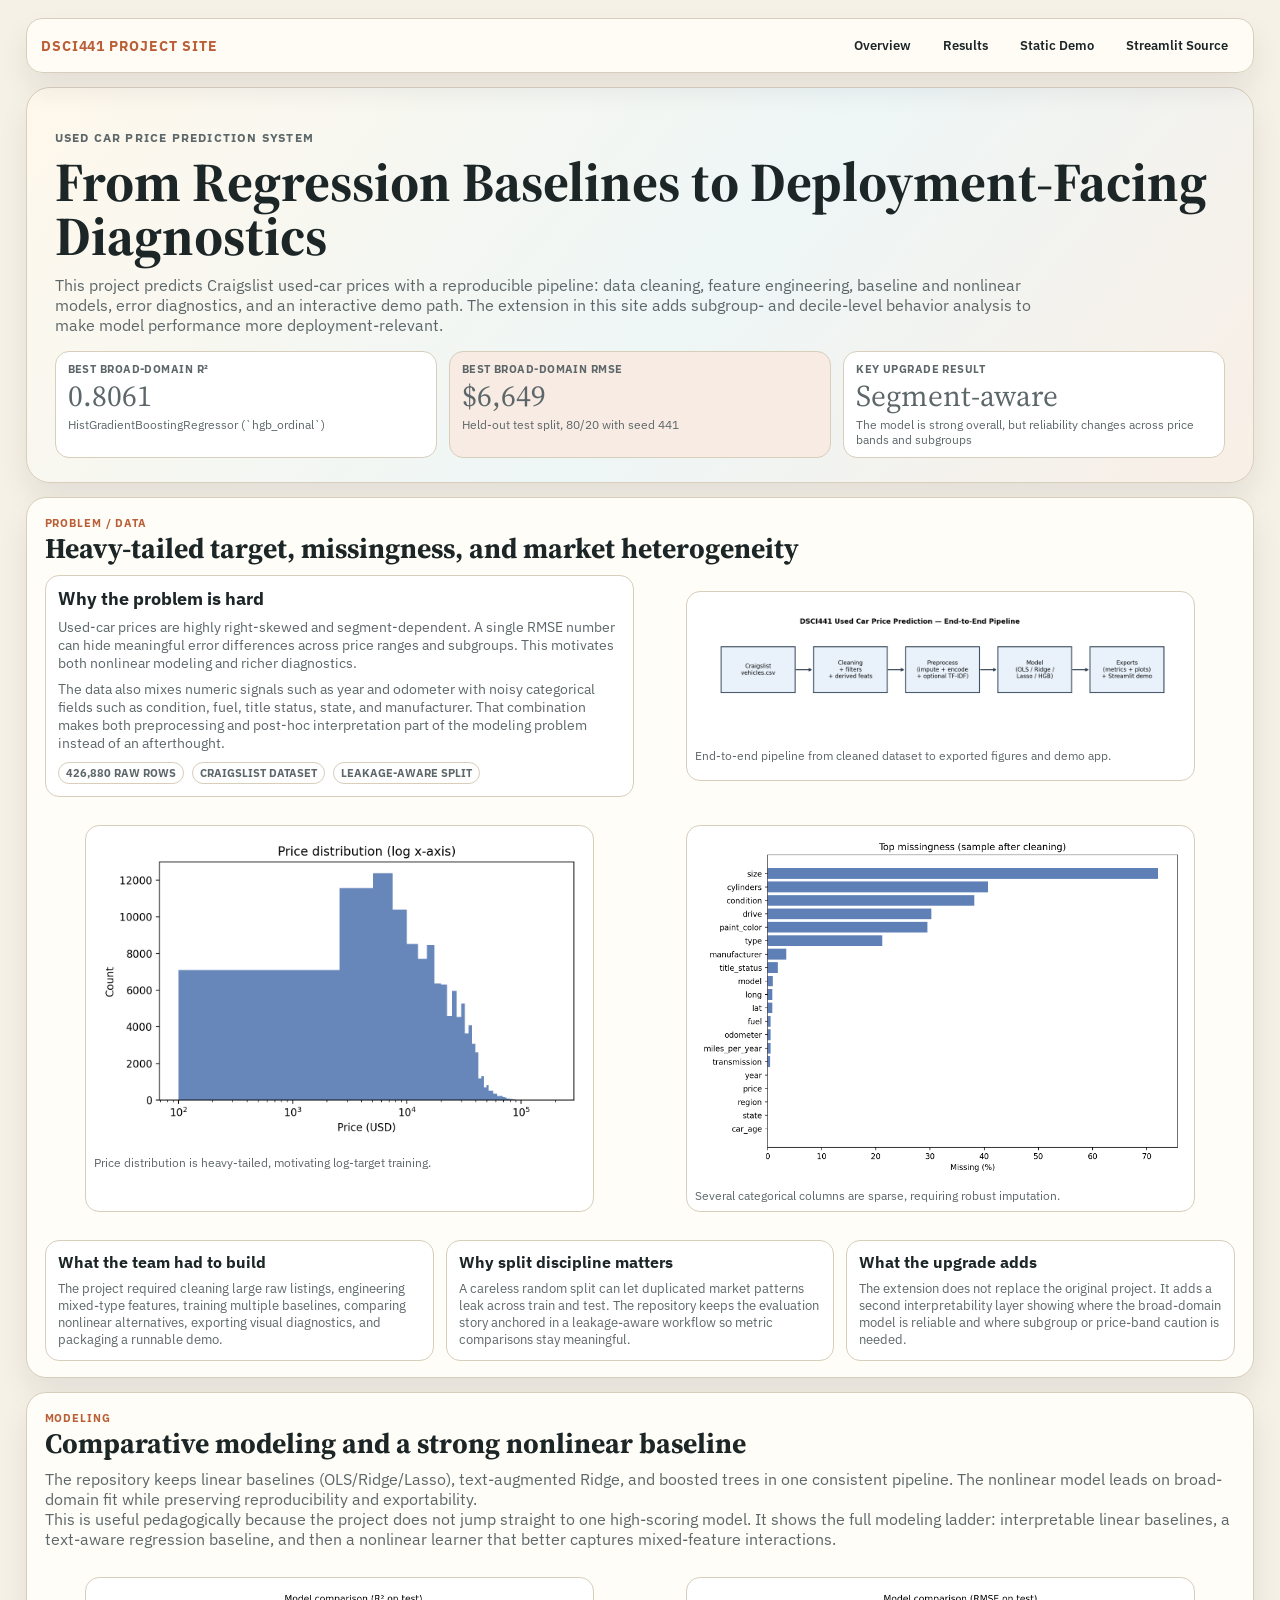
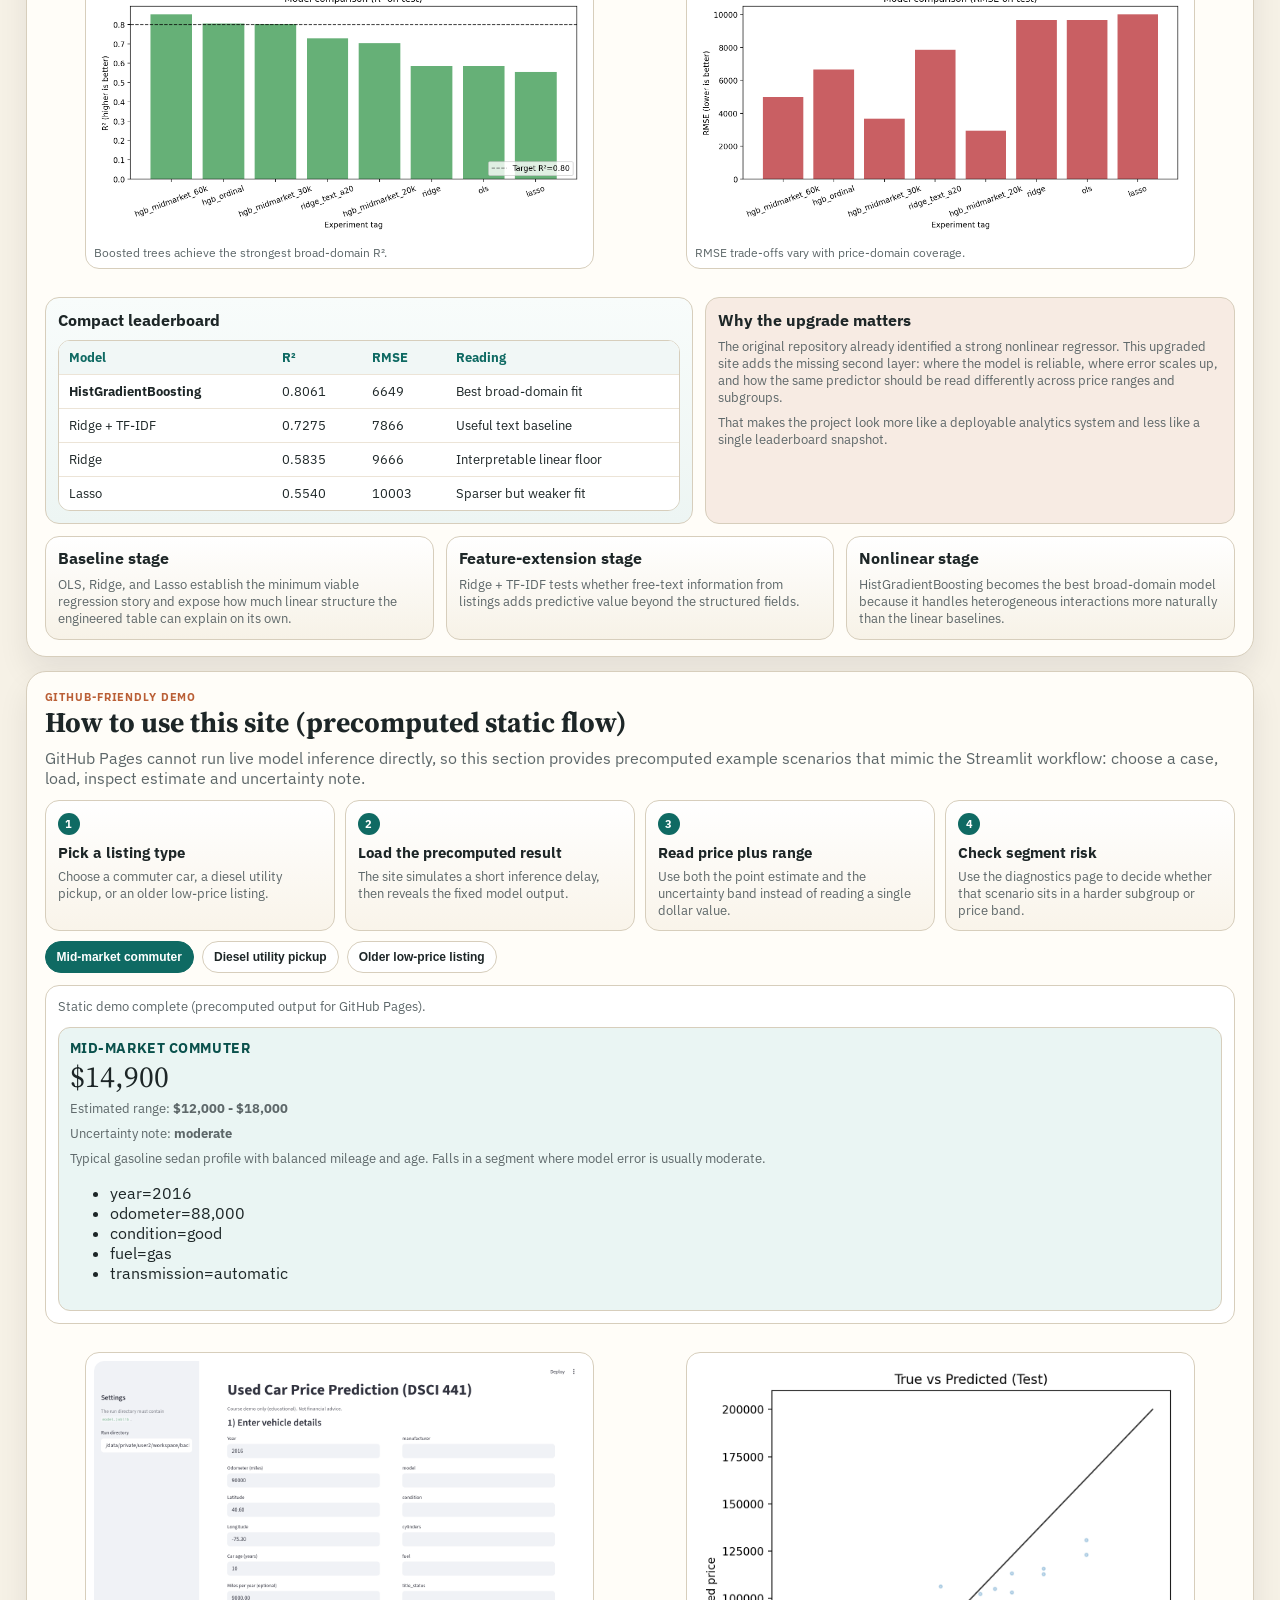
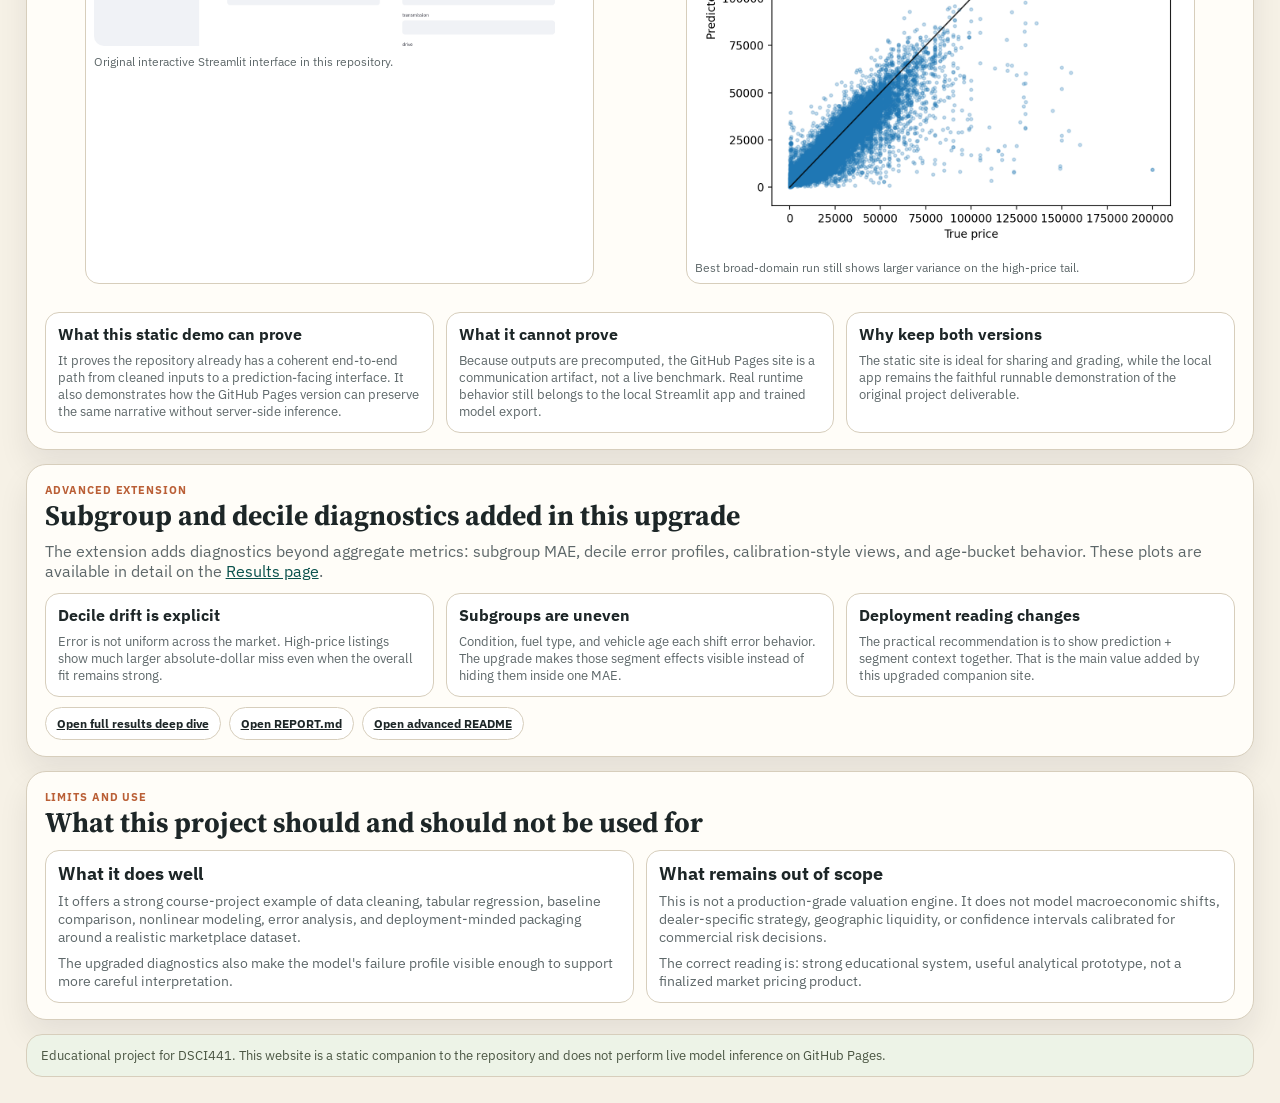
==== commit 1633e9d2: "feat(docs): replace figure-count webapp metric copy" ====
--- a/docs/index.html
+++ b/docs/index.html
@@ -41,9 +41,9 @@
           <p class="note">Held-out test split, 80/20 with seed 441</p>
         </div>
         <div class="metric">
-          <p class="label">Extension Figures Added</p>
-          <p class="value">6</p>
-          <p class="note">Subgroup/decile diagnostics in `results/advanced/`</p>
+          <p class="label">Key Upgrade Result</p>
+          <p class="value">Segment-aware</p>
+          <p class="note">The model is strong overall, but reliability changes across price bands and subgroups</p>
         </div>
       </div>
     </section>
